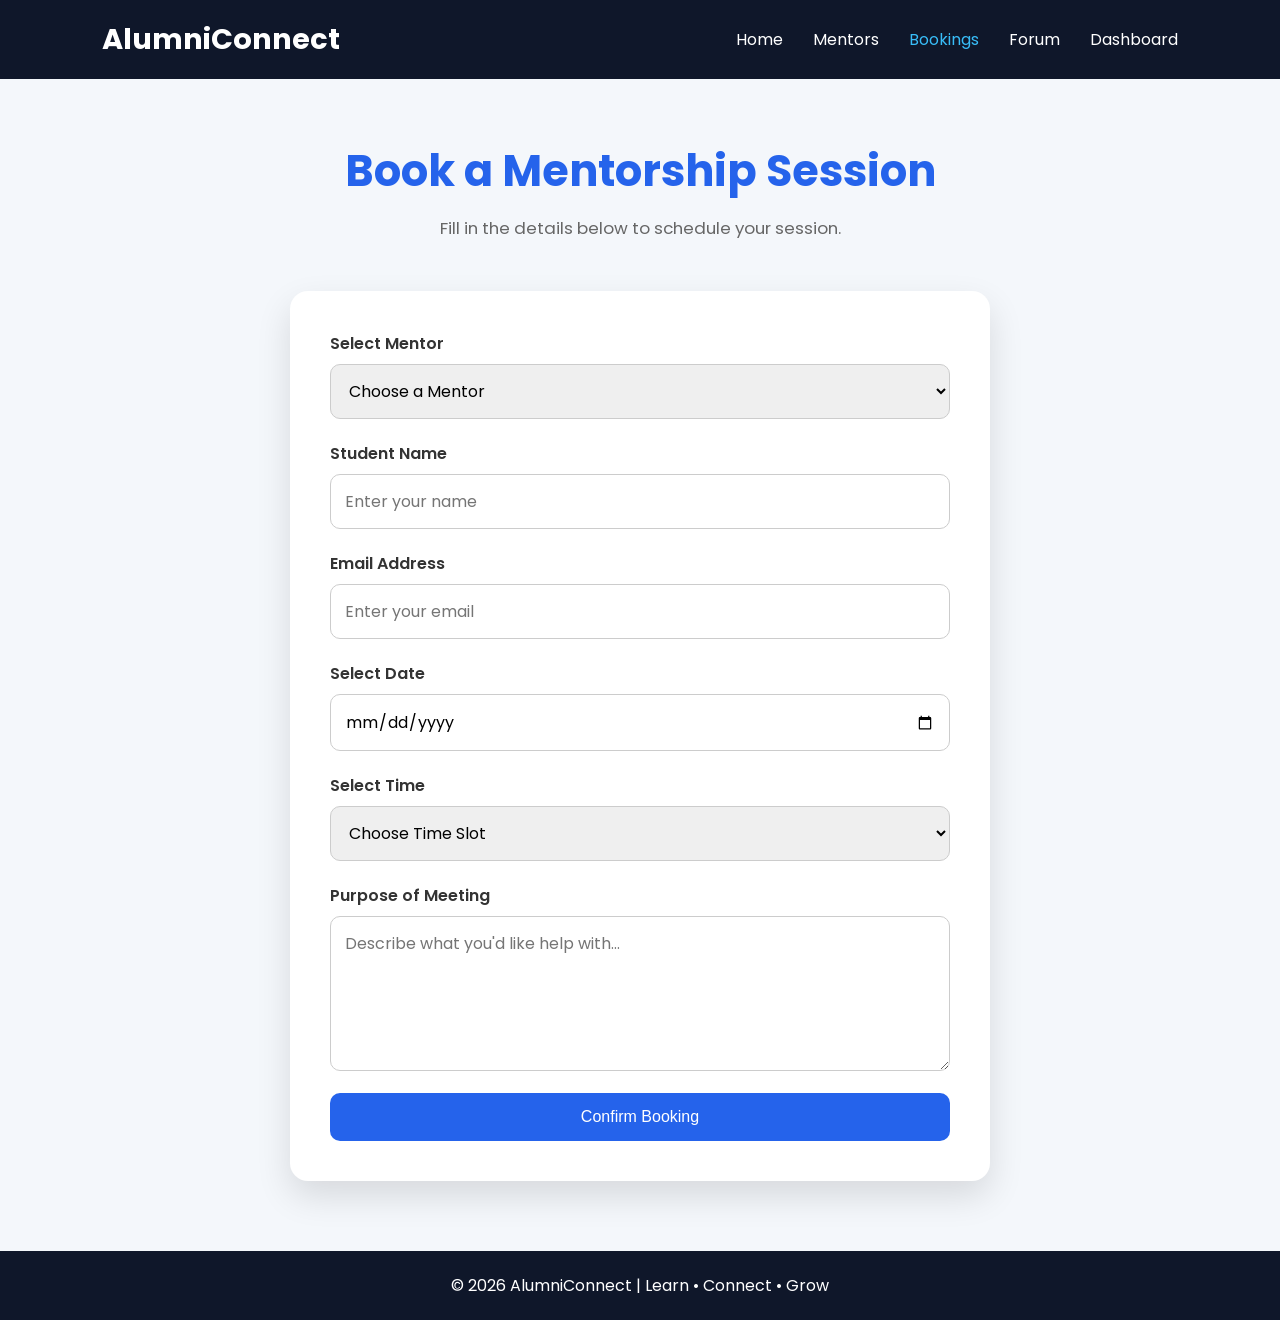
==== Project/booking.html @ 079d75c1 "Add files via upload" ====
<!DOCTYPE html>
<html lang="en">

<head>

    <meta charset="UTF-8">

    <meta name="viewport" content="width=device-width, initial-scale=1.0">

    <title>Book a Session</title>

    <link rel="stylesheet" href="css/booking.css">

    <link rel="preconnect" href="https://fonts.googleapis.com">

    <link rel="preconnect" href="https://fonts.gstatic.com" crossorigin>

    <link href="https://fonts.googleapis.com/css2?family=Poppins:wght@300;400;500;600;700&display=swap" rel="stylesheet">

</head>

<body>

    <!--  NAVBAR  -->

    <nav class="navbar">

        <h2 class="logo">AlumniConnect</h2>

        <ul class="nav-links">

            <li><a href="index.html">Home</a></li>

            <li><a href="mentors.html">Mentors</a></li>

            <li><a href="booking.html" class="active">Bookings</a></li>

            <li><a href="forum.html">Forum</a></li>

            <li><a href="dashboard.html">Dashboard</a></li>

        </ul>

    </nav>

    <!-- PAGE HEADER -->

    <section class="page-header">

        <h1>Book a Mentorship Session</h1>

        <p>
            Fill in the details below to schedule your session.
        </p>

    </section>

    <!--  BOOKING FORM  -->

    <section class="booking-section">

        <form id="bookingForm" class="booking-form">

            <div class="input-box">

                <label>Select Mentor</label>

                <select id="mentorName" required>

                    <option value="">Choose a Mentor</option>

                    <option>Rahul Sharma</option>
                    <option>Priya Mehta</option>
                    <option>Aman Verma</option>
                    <option>Neha Kapoor</option>
                    <option>Arjun Singh</option>
                    <option>Sneha Gupta</option>

                </select>

            </div>

            <div class="input-box">

                <label>Student Name</label>

                <input
                    type="text"
                    id="studentName"
                    placeholder="Enter your name"
                    required
                >

            </div>

            <div class="input-box">

                <label>Email Address</label>

                <input
                    type="email"
                    id="email"
                    placeholder="Enter your email"
                    required
                >

            </div>

            <div class="input-box">

                <label>Select Date</label>

                <input
                    type="date"
                    id="date"
                    required
                >

            </div>

            <div class="input-box">

                <label>Select Time</label>

                <select id="time" required>

                    <option value="">Choose Time Slot</option>

                    <option>10:00 AM</option>
                    <option>11:00 AM</option>
                    <option>12:00 PM</option>
                    <option>2:00 PM</option>
                    <option>3:00 PM</option>
                    <option>4:00 PM</option>

                </select>

            </div>

            <div class="input-box">

                <label>Purpose of Meeting</label>

                <textarea
                    id="message"
                    rows="5"
                    placeholder="Describe what you'd like help with..."
                    required
                ></textarea>

            </div>

            <button type="submit" class="submit-btn">

                Confirm Booking

            </button>

        </form>

    </section>

    <!--SUCCESS MESSAGE -->

    <div id="successMessage" class="success-message">

        ✅ Booking Request Sent Successfully!

    </div>

    <!-- FOOTER  -->

    <footer>

        <p>

            © 2026 AlumniConnect | Learn • Connect • Grow

        </p>

    </footer>

    <script src="js/booking.js"></script>

</body>

</html>
---- Project/css/booking.css ----
/* RESET */

*{
    margin:0;
    padding:0;
    box-sizing:border-box;
}

body{

    font-family:'Poppins',sans-serif;

    background:#f4f7fb;

    color:#222;
}

/* NAVBAR */

.navbar{

    display:flex;

    justify-content:space-between;

    align-items:center;

    padding:18px 8%;

    background:#0f172a;

    color:white;

    position:sticky;

    top:0;

    z-index:1000;
}

.logo{

    font-size:1.8rem;

    font-weight:700;
}

.nav-links{

    display:flex;

    gap:30px;

    list-style:none;
}

.nav-links a{

    text-decoration:none;

    color:white;

    transition:.3s;
}

.nav-links a:hover{

    color:#38bdf8;
}

.active{

    color:#38bdf8 !important;
}

/* HEADER */

.page-header{

    text-align:center;

    padding:60px 20px 30px;
}

.page-header h1{

    color:#2563eb;

    font-size:2.7rem;

    margin-bottom:12px;
}

.page-header p{

    color:#666;

    font-size:1.05rem;
}

/* BOOKING SECTION */

.booking-section{

    display:flex;

    justify-content:center;

    align-items:center;

    padding:20px 20px 70px;
}

/* FORM */

.booking-form{

    width:100%;

    max-width:700px;

    background:white;

    padding:40px;

    border-radius:18px;

    box-shadow:0 15px 35px rgba(0,0,0,.12);
}

.input-box{

    display:flex;

    flex-direction:column;

    margin-bottom:22px;
}

.input-box label{

    margin-bottom:8px;

    font-weight:600;

    color:#333;
}

.input-box input,
.input-box select,
.input-box textarea{

    padding:14px;

    border:1px solid #ccc;

    border-radius:10px;

    font-size:1rem;

    font-family:'Poppins',sans-serif;

    outline:none;

    transition:.3s;
}

.input-box input:focus,
.input-box select:focus,
.input-box textarea:focus{

    border-color:#2563eb;

    box-shadow:0 0 10px rgba(37,99,235,.2);
}

textarea{

    resize:vertical;
}

/* BUTTON */

.submit-btn{

    width:100%;

    border:none;

    padding:15px;

    background:#2563eb;

    color:white;

    border-radius:10px;

    font-size:1rem;

    cursor:pointer;

    transition:.3s;
}

.submit-btn:hover{

    background:#1d4ed8;

    transform:translateY(-3px);
}

/* SUCCESS MESSAGE */

.success-message{

    position:fixed;

    right:25px;

    top:95px;

    background:#16a34a;

    color:white;

    padding:15px 25px;

    border-radius:10px;

    font-weight:600;

    display:none;

    box-shadow:0 10px 25px rgba(0,0,0,.2);

    z-index:2000;
}

/* FOOTER */

footer{

    background:#0f172a;

    color:white;

    text-align:center;

    padding:22px;
}

/* RESPONSIVE */

@media(max-width:850px){

    .navbar{

        flex-direction:column;

        gap:20px;
    }

    .nav-links{

        flex-wrap:wrap;

        justify-content:center;
    }

    .booking-form{

        padding:30px;
    }

}

@media(max-width:600px){

    .page-header h1{

        font-size:2rem;
    }

    .booking-form{

        padding:22px;
    }

    .input-box input,
    .input-box select,
    .input-box textarea{

        font-size:.95rem;
    }

}
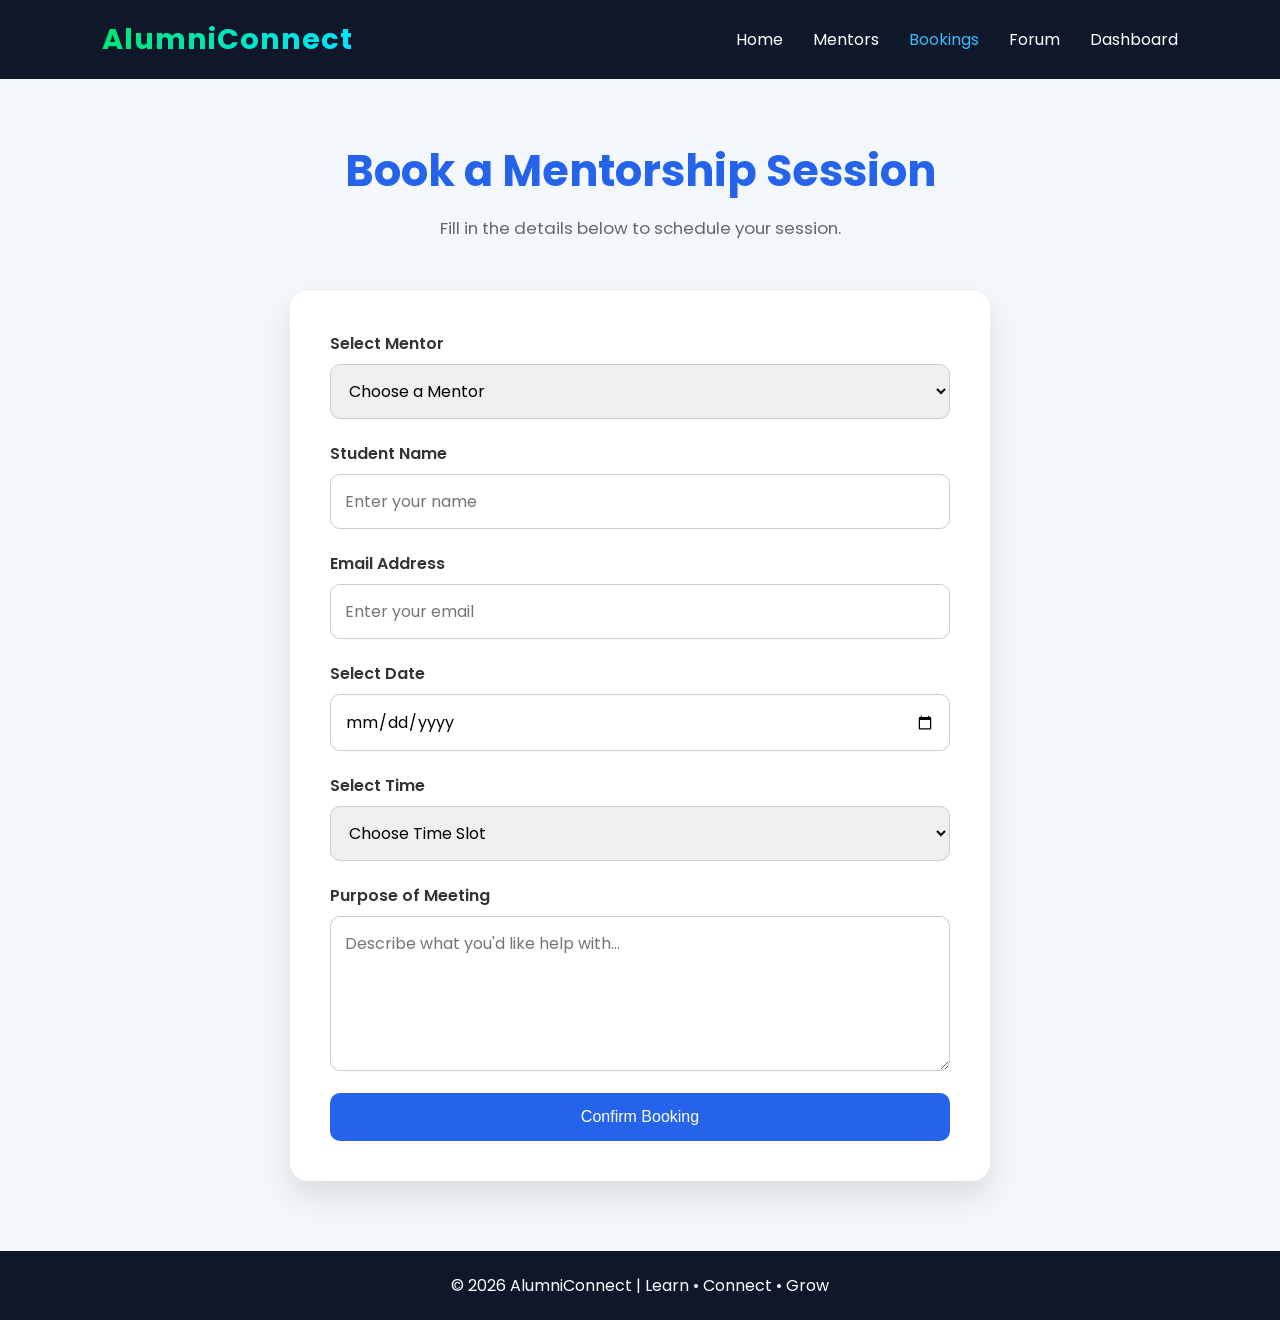
==== commit 08906374: "Update booking.html set value to each option" ====
--- a/Project/booking.html
+++ b/Project/booking.html
@@ -21,7 +21,7 @@
 
 <body>
 
-    <!--  NAVBAR  -->
+    <!-- ================= NAVBAR ================= -->
 
     <nav class="navbar">
 
@@ -43,7 +43,7 @@
 
     </nav>
 
-    <!-- PAGE HEADER -->
+    <!-- ================= PAGE HEADER ================= -->
 
     <section class="page-header">
 
@@ -55,7 +55,7 @@
 
     </section>
 
-    <!--  BOOKING FORM  -->
+    <!-- ================= BOOKING FORM ================= -->
 
     <section class="booking-section">
 
@@ -69,12 +69,12 @@
 
                     <option value="">Choose a Mentor</option>
 
-                    <option>Rahul Sharma</option>
-                    <option>Priya Mehta</option>
-                    <option>Aman Verma</option>
-                    <option>Neha Kapoor</option>
-                    <option>Arjun Singh</option>
-                    <option>Sneha Gupta</option>
+                    <option value="Rahul Sharma">Rahul Sharma</option>
+                    <option value="Priya Mehta">Priya Mehta</option>
+                    <option value="Aman Verma">Aman Verma</option>
+                    <option value="Neha Kapoor">Neha Kapoor</option>
+                    <option value="Arjun Singh">Arjun Singh</option>
+                    <option value="Sneha Gupta">Sneha Gupta</option>
 
                 </select>
 
@@ -160,7 +160,7 @@
 
     </section>
 
-    <!--SUCCESS MESSAGE -->
+    <!-- ================= SUCCESS MESSAGE ================= -->
 
     <div id="successMessage" class="success-message">
 
@@ -168,7 +168,7 @@
 
     </div>
 
-    <!-- FOOTER  -->
+    <!-- ================= FOOTER ================= -->
 
     <footer>
 
@@ -184,4 +184,4 @@
 
 </body>
 
-</html>+</html>
--- a/Project/css/booking.css
+++ b/Project/css/booking.css
@@ -41,8 +41,12 @@
 .logo{
 
     font-size:1.8rem;
-
     font-weight:700;
+    background: linear-gradient(90deg, #00E676, #00E5FF);
+    -webkit-background-clip: text;
+    background-clip: text;
+    color: transparent;
+    letter-spacing:1px;
 }
 
 .nav-links{
@@ -293,4 +297,4 @@
         font-size:.95rem;
     }
 
-}+}
